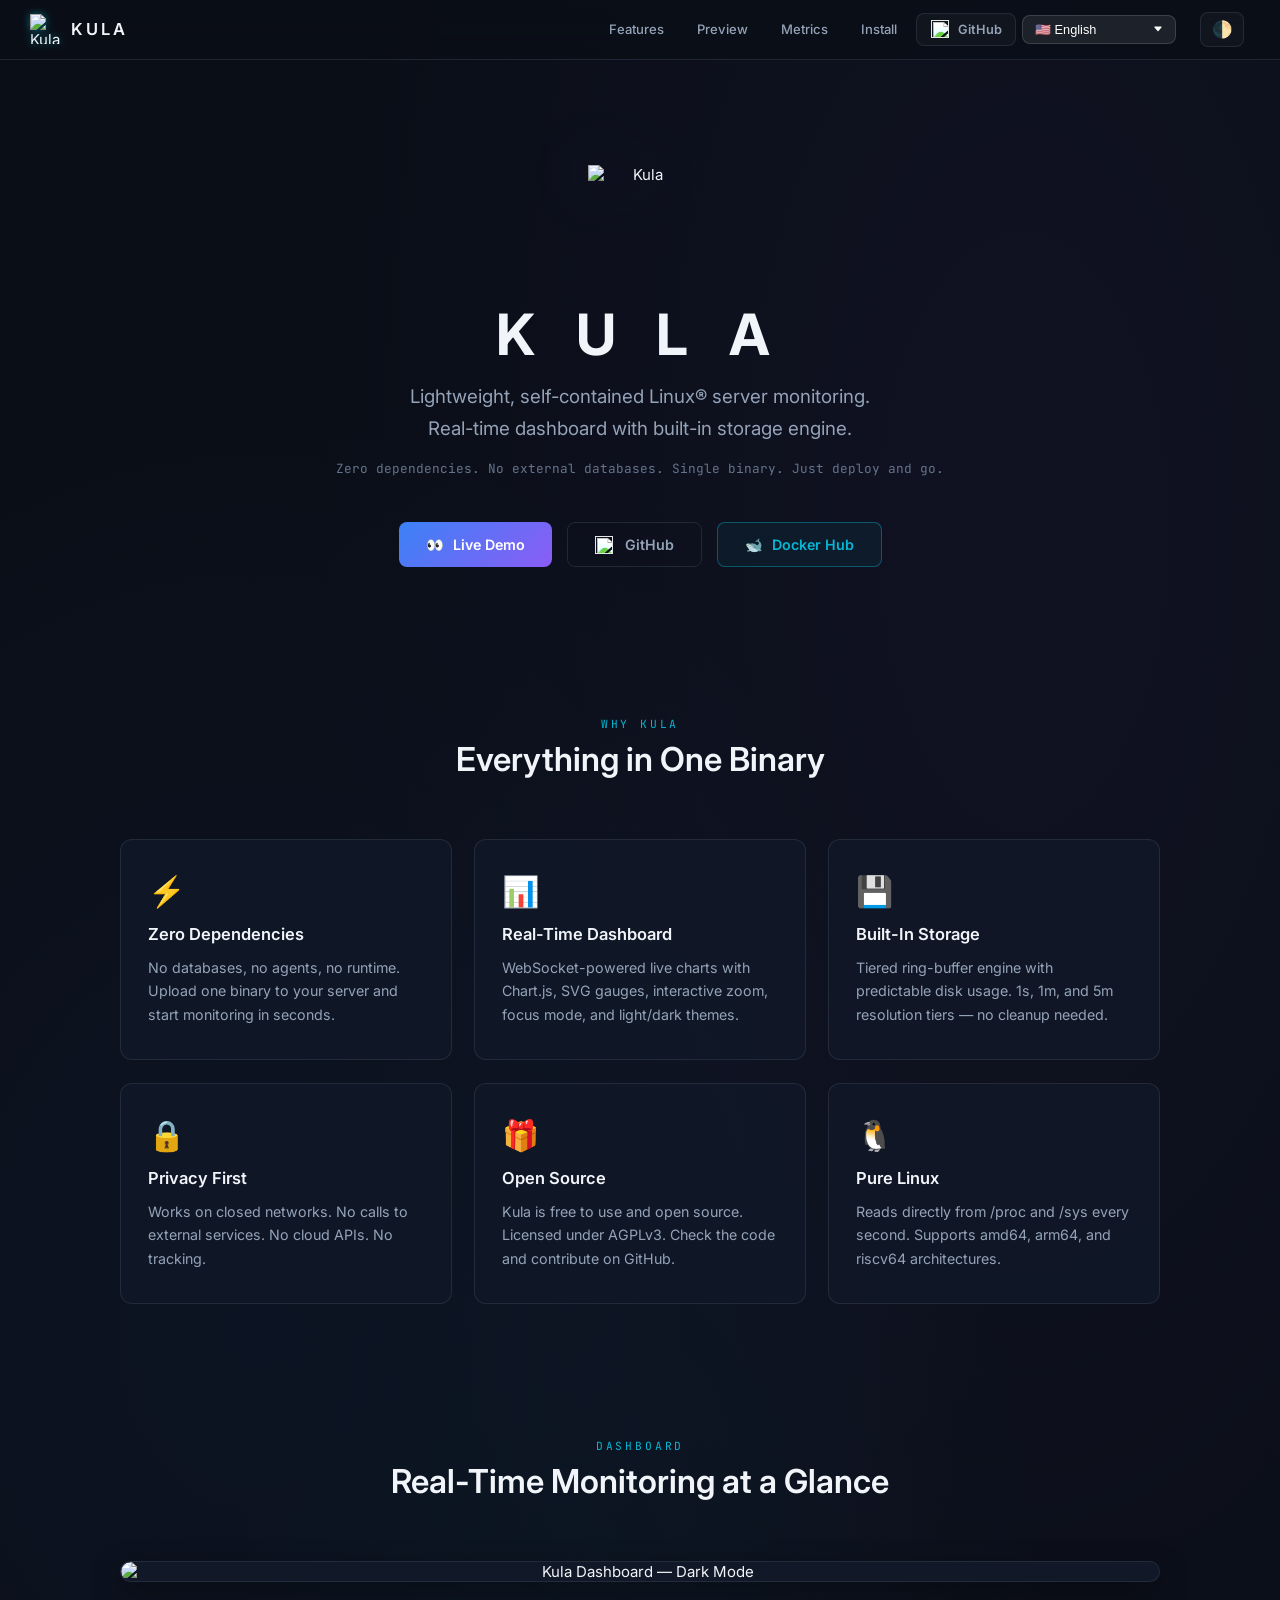
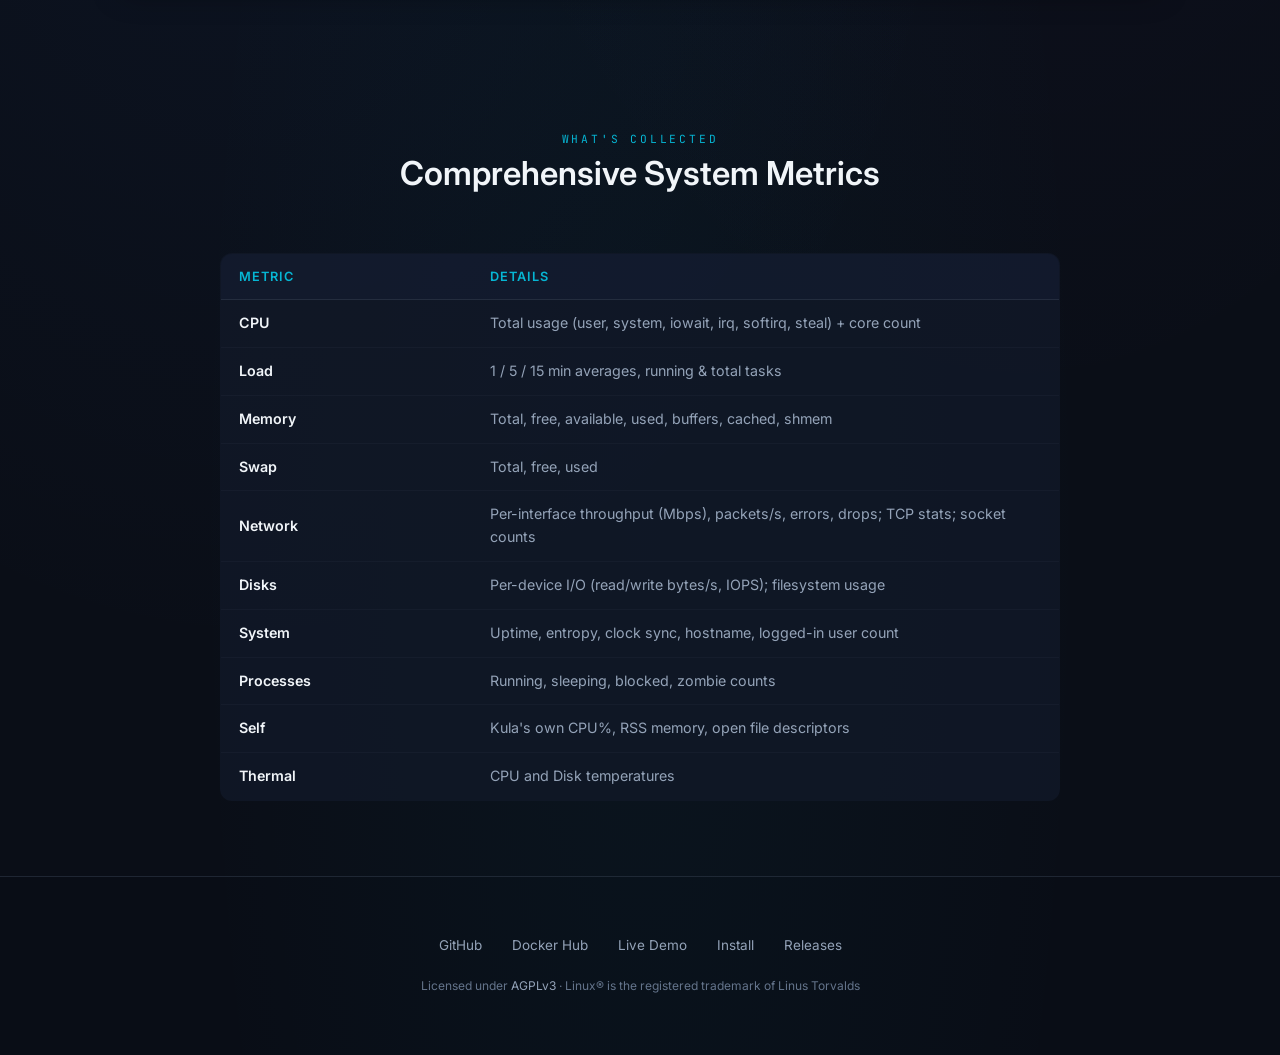
==== landing/index.html @ de273a59 "landing w/ multilingual support" ====
<!DOCTYPE html>
<html lang="en">

<head>
    <meta charset="UTF-8">
    <meta name="viewport" content="width=device-width, initial-scale=1.0">
    <title>Kula — Lightweight Linux Server Monitoring</title>
    <meta name="description"
        content="Zero-dependency, self-contained Linux server monitoring. Single binary, real-time dashboard, built-in storage engine. Just deploy and go.">
    <link rel="icon" href="https://raw.githubusercontent.com/c0m4r/kula/main/internal/web/static/kula.svg">
    <link rel="manifest" href="manifest.json">
    <meta name="theme-color" content="#0a0a0a">
    <link rel="stylesheet" href="style.css">
    <!-- SEO: Multi-language support -->
    <link rel="alternate" hreflang="x-default" href="https://kula.ovh/" />
    <link rel="alternate" hreflang="ar" href="https://kula.ovh/?lang=ar" />
    <link rel="alternate" hreflang="bn" href="https://kula.ovh/?lang=bn" />
    <link rel="alternate" hreflang="cs" href="https://kula.ovh/?lang=cs" />
    <link rel="alternate" hreflang="de" href="https://kula.ovh/?lang=de" />
    <link rel="alternate" hreflang="en" href="https://kula.ovh/?lang=en" />
    <link rel="alternate" hreflang="es" href="https://kula.ovh/?lang=es" />
    <link rel="alternate" hreflang="fr" href="https://kula.ovh/?lang=fr" />
    <link rel="alternate" hreflang="he" href="https://kula.ovh/?lang=he" />
    <link rel="alternate" hreflang="hi" href="https://kula.ovh/?lang=hi" />
    <link rel="alternate" hreflang="id" href="https://kula.ovh/?lang=id" />
    <link rel="alternate" hreflang="it" href="https://kula.ovh/?lang=it" />
    <link rel="alternate" hreflang="ja" href="https://kula.ovh/?lang=ja" />
    <link rel="alternate" hreflang="ko" href="https://kula.ovh/?lang=ko" />
    <link rel="alternate" hreflang="ms" href="https://kula.ovh/?lang=ms" />
    <link rel="alternate" hreflang="nl" href="https://kula.ovh/?lang=nl" />
    <link rel="alternate" hreflang="pl" href="https://kula.ovh/?lang=pl" />
    <link rel="alternate" hreflang="pt" href="https://kula.ovh/?lang=pt" />
    <link rel="alternate" hreflang="ro" href="https://kula.ovh/?lang=ro" />
    <link rel="alternate" hreflang="ru" href="https://kula.ovh/?lang=ru" />
    <link rel="alternate" hreflang="sv" href="https://kula.ovh/?lang=sv" />
    <link rel="alternate" hreflang="th" href="https://kula.ovh/?lang=th" />
    <link rel="alternate" hreflang="tr" href="https://kula.ovh/?lang=tr" />
    <link rel="alternate" hreflang="uk" href="https://kula.ovh/?lang=uk" />
    <link rel="alternate" hreflang="ur" href="https://kula.ovh/?lang=ur" />
    <link rel="alternate" hreflang="vi" href="https://kula.ovh/?lang=vi" />
    <link rel="alternate" hreflang="zh" href="https://kula.ovh/?lang=zh" />
    <style>
        /* Language Switcher Styles */
        .language-switcher {
            position: relative;
            display: inline-flex;
            align-items: center;
            margin-right: 12px;
        }

        .lang-select {
            background-color: rgba(255, 255, 255, 0.08);
            border: 1px solid rgba(255, 255, 255, 0.15);
            color: #fff;
            padding: 6px 12px;
            padding-right: 32px;
            border-radius: 8px;
            cursor: pointer;
            font-size: 0.85rem;
            font-weight: 500;
            outline: none;
            transition: all 0.2s ease;
            appearance: none;
            -webkit-appearance: none;
            -moz-appearance: none;
            background-image: url("data:image/svg+xml,%3Csvg xmlns='http://www.w3.org/2000/svg' width='10' height='10' fill='white' viewBox='0 0 16 16'%3E%3Cpath d='M7.247 11.14 2.451 5.658C1.885 5.013 2.345 4 3.204 4h9.592a1 1 0 0 1 .753 1.659l-4.796 5.48a1 1 0 0 1-1.506 0z'/%3E%3C/svg%3E");
            background-repeat: no-repeat !important;
            background-position: right 12px center !important;
            background-size: 10px 10px !important;
            min-width: 140px;
        }

        @media (max-width: 480px) {
            .lang-select {
                min-width: 90px;
                padding-left: 6px;
                padding-right: 24px;
                background-position: right 6px center !important;
                font-size: 0.8rem;
            }
        }

        .lang-select:hover {
            background-color: rgba(255, 255, 255, 0.12);
            border-color: var(--accent-color);
            box-shadow: 0 0 15px rgba(0, 123, 255, 0.1);
        }

        /* Style options for some browsers */
        .lang-select option {
            background-color: #121212;
            color: #fff;
            padding: 10px;
        }

        .light-mode .lang-select {
            background-color: rgba(0, 0, 0, 0.05);
            border: 1px solid rgba(0, 0, 0, 0.1);
            color: #1a1a1a;
            background-image: url("data:image/svg+xml,%3Csvg xmlns='http://www.w3.org/2000/svg' width='10' height='10' fill='black' viewBox='0 0 16 16'%3E%3Cpath d='M7.247 11.14 2.451 5.658C1.885 5.013 2.345 4 3.204 4h9.592a1 1 0 0 1 .753 1.659l-4.796 5.48a1 1 0 0 1-1.506 0z'/%3E%3C/svg%3E");
        }

        .light-mode .lang-select:hover {
            background-color: rgba(0, 0, 0, 0.08);
        }

        .light-mode .lang-select option {
            background-color: #fff;
            color: #1a1a1a;
        }

        [data-i18n-html] {
            display: inline-block;
            width: 100%;
        }
    </style>
</head>

<body>

    <!-- Navigation -->
    <nav class="nav" id="nav">
        <a href="#" class="nav-brand">
            <img src="https://raw.githubusercontent.com/c0m4r/kula/main/internal/web/static/kula.svg" alt="Kula">
            <span>KULA</span>
        </a>
        <div class="nav-links">
            <a href="#features" data-i18n="nav_features">Features</a>
            <a href="#preview" data-i18n="nav_preview">Preview</a>
            <a href="#metrics" data-i18n="nav_metrics">Metrics</a>
            <a href="https://github.com/c0m4r/kula?tab=readme-ov-file#-installation" data-i18n="nav_install">Install</a>
            <a href="https://github.com/c0m4r/kula" class="github-link" id="github-link">
                <img src="github.svg" alt="" class="github-icon">
                <span data-i18n="nav_github">GitHub</span>
                <span class="stars-badge github-stars-count"></span>
            </a>
            <div class="language-switcher">
                <select id="lang-select" class="lang-select" aria-label="Select Language">
                    <option value="en">🇺🇸 English</option>
                    <option value="ar">🇸🇦 العربية</option>
                    <option value="ms">🇲🇾 Bahasa Melayu</option>
                    <option value="bn">🇧🇩 বাংলা</option>
                    <option value="cs">🇨🇿 Čeština</option>
                    <option value="de">🇩🇪 Deutsch</option>
                    <option value="es">🇪🇸 Español</option>
                    <option value="fr">🇫🇷 Français</option>
                    <option value="he">🇮🇱 עברית</option>
                    <option value="hi">🇮🇳 हिन्दी</option>
                    <option value="id">🇮🇩 Indonesia</option>
                    <option value="it">🇮🇹 Italiano</option>
                    <option value="ja">🇯🇵 日本語</option>
                    <option value="ko">🇰🇷 한국어</option>
                    <option value="nl">🇳🇱 Nederlands</option>
                    <option value="pl">🇵🇱 Polski</option>
                    <option value="pt">🇵🇹 Português</option>
                    <option value="ro">🇷🇴 Română</option>
                    <option value="ru">🇷🇺 Русский</option>
                    <option value="sv">🇸🇪 Svenska</option>
                    <option value="th">🇹🇭 ไทย</option>
                    <option value="tr">🇹🇷 Türkçe</option>
                    <option value="uk">🇺🇦 Українська</option>
                    <option value="ur">🇵🇰 اردو</option>
                    <option value="vi">🇻🇳 Tiếng Việt</option>
                    <option value="zh">🇨🇳 中文</option>
                </select>
            </div>
            <button class="btn-theme-toggle" id="btn-theme" title="Toggle light/dark mode"
                aria-label="Toggle theme">🌓</button>
        </div>
    </nav>

    <!-- Main Content -->
    <main>
        <!-- Hero -->
        <section class="hero" id="hero">
            <img src="https://raw.githubusercontent.com/c0m4r/kula/main/internal/web/static/kula.svg" alt="Kula"
                class="hero-logo">
            <h1>K U L A</h1>
            <p class="hero-tagline" data-i18n-html="hero_tagline">Lightweight, self-contained Linux® server
                monitoring.<br>Real-time dashboard with
                built-in storage engine.</p>
            <p class="hero-sub" data-i18n="hero_sub">Zero dependencies. No external databases. Single binary. Just
                deploy and go.</p>
            <div class="hero-buttons">
                <a href="https://demo.kula.ovh/" class="btn btn-hero"><span role="img" aria-label="eye">👀</span> <span
                        data-i18n="btn_demo">Live
                        Demo</span></a>
                <a href="https://github.com/c0m4r/kula" class="btn btn-outline">
                    <img src="github.svg" alt="" class="github-icon"> <span data-i18n="btn_github">GitHub</span>
                    <span class="stars-badge github-stars-count"></span>
                </a>
                <a href="https://hub.docker.com/r/c0m4r/kula" class="btn btn-docker"><span role="img"
                        aria-label="whale">🐋</span> <span data-i18n="btn_docker">Docker Hub</span></a>
            </div>
        </section>

        <!-- Features -->
        <section class="features fade-up" id="features">
            <div class="section-label" data-i18n="label_why">Why Kula</div>
            <h2 class="section-heading" data-i18n="heading_foundation">Everything in One Binary</h2>
            <div class="features-grid">
                <div class="feature-card">
                    <div class="feature-icon"><span role="img" aria-label="lightning">⚡</span></div>
                    <h3 data-i18n="feature_zero_title">Zero Dependencies</h3>
                    <p data-i18n="feature_zero_desc">No databases, no agents, no runtime. Upload one binary to your
                        server and start monitoring in
                        seconds.</p>
                </div>
                <div class="feature-card">
                    <div class="feature-icon"><span role="img" aria-label="chart">📊</span></div>
                    <h3 data-i18n="feature_dash_title">Real-Time Dashboard</h3>
                    <p data-i18n="feature_dash_desc">WebSocket-powered live charts with Chart.js, SVG gauges,
                        interactive zoom, focus mode, and
                        light/dark
                        themes.</p>
                </div>
                <div class="feature-card">
                    <div class="feature-icon"><span role="img" aria-label="disk">💾</span></div>
                    <h3 data-i18n="feature_storage_title">Built-In Storage</h3>
                    <p data-i18n="feature_storage_desc">Tiered ring-buffer engine with predictable disk usage. 1s, 1m,
                        and 5m resolution tiers — no
                        cleanup
                        needed.</p>
                </div>
                <div class="feature-card">
                    <div class="feature-icon"><span role="img" aria-label="lock">🔒</span></div>
                    <h3 data-i18n="feature_privacy_title">Privacy First</h3>
                    <p data-i18n="feature_privacy_desc">Works on closed networks. No calls to external services. No
                        cloud APIs. No tracking.</p>
                </div>
                <div class="feature-card">
                    <div class="feature-icon"><span role="img" aria-label="gift">🎁</span></div>
                    <h3 data-i18n="feature_open_title">Open Source</h3>
                    <p data-i18n="feature_open_desc">Kula is free to use and open source. Licensed under AGPLv3. Check
                        the code and contribute on
                        GitHub.
                    </p>
                </div>
                <div class="feature-card">
                    <div class="feature-icon"><span role="img" aria-label="penguin">🐧</span></div>
                    <h3 data-i18n="feature_linux_title">Pure Linux</h3>
                    <p data-i18n="feature_linux_desc">Reads directly from /proc and /sys every second. Supports amd64,
                        arm64, and riscv64
                        architectures.
                    </p>
                </div>
            </div>
        </section>

        <!-- Dashboard Preview -->
        <section class="preview fade-up" id="preview">
            <div class="section-label" data-i18n="label_dashboard">Dashboard</div>
            <h2 class="section-heading" data-i18n="heading_preview">Real-Time Monitoring at a Glance</h2>
            <div class="preview-frame">
                <img src="https://github.com/user-attachments/assets/d50e5653-0e84-4374-9ded-4d8e9f8eedd2"
                    alt="Kula Dashboard — Dark Mode" loading="lazy" class="preview-dark" id="preview-dark">
                <img src="https://github.com/user-attachments/assets/771b3e95-8713-44d2-8309-cd9e1f722a7e"
                    alt="Kula Dashboard — Light Mode" loading="lazy" class="preview-light hidden" id="preview-light">
            </div>
        </section>

        <!-- Metrics -->
        <section class="metrics fade-up" id="metrics">
            <div class="section-label" data-i18n="label_collected">What's Collected</div>
            <h2 class="section-heading" data-i18n="heading_metrics">Comprehensive System Metrics</h2>
            <table class="metrics-table">
                <thead>
                    <tr>
                        <th data-i18n="table_metric">Metric</th>
                        <th data-i18n="table_details">Details</th>
                    </tr>
                </thead>
                <tbody>
                    <tr>
                        <td data-i18n="metric_cpu">CPU</td>
                        <td data-i18n="metric_cpu_details">Total usage (user, system, iowait, irq, softirq, steal) +
                            core count</td>
                    </tr>
                    <tr>
                        <td data-i18n="metric_load">Load</td>
                        <td data-i18n="metric_load_details">1 / 5 / 15 min averages, running & total tasks</td>
                    </tr>
                    <tr>
                        <td data-i18n="metric_memory">Memory</td>
                        <td data-i18n="metric_memory_details">Total, free, available, used, buffers, cached, shmem</td>
                    </tr>
                    <tr>
                        <td data-i18n="metric_swap">Swap</td>
                        <td data-i18n="metric_swap_details">Total, free, used</td>
                    </tr>
                    <tr>
                        <td data-i18n="metric_network">Network</td>
                        <td data-i18n="metric_network_details">Per-interface throughput (Mbps), packets/s, errors,
                            drops; TCP stats; socket counts</td>
                    </tr>
                    <tr>
                        <td data-i18n="metric_disks">Disks</td>
                        <td data-i18n="metric_disks_details">Per-device I/O (read/write bytes/s, IOPS); filesystem usage
                        </td>
                    </tr>
                    <tr>
                        <td data-i18n="metric_system">System</td>
                        <td data-i18n="metric_system_details">Uptime, entropy, clock sync, hostname, logged-in user
                            count</td>
                    </tr>
                    <tr>
                        <td data-i18n="metric_processes">Processes</td>
                        <td data-i18n="metric_processes_details">Running, sleeping, blocked, zombie counts</td>
                    </tr>
                    <tr>
                        <td data-i18n="metric_self">Self</td>
                        <td data-i18n="metric_self_details">Kula's own CPU%, RSS memory, open file descriptors</td>
                    </tr>
                    <tr>
                        <td data-i18n="metric_thermal">Thermal</td>
                        <td data-i18n="metric_thermal_details">CPU and Disk temperatures</td>
                    </tr>
                </tbody>
            </table>
        </section>
    </main>

    <!-- Footer -->
    <footer class="footer">
        <div class="footer-links">
            <a href="https://github.com/c0m4r/kula" data-i18n="nav_github">GitHub</a>
            <a href="https://hub.docker.com/r/c0m4r/kula" data-i18n="btn_docker">Docker Hub</a>
            <a href="https://demo.kula.ovh/" data-i18n="btn_demo">Live Demo</a>
            <a href="https://github.com/c0m4r/kula?tab=readme-ov-file#-installation" data-i18n="nav_install">Install</a>
            <a href="https://github.com/c0m4r/kula/releases" data-i18n="footer_releases">Releases</a>
        </div>
        <div class="footer-copy" data-i18n-html="footer_copy">
            Licensed under <a href="https://www.gnu.org/licenses/agpl-3.0">AGPLv3</a> ·
            Linux® is the registered trademark of Linus Torvalds
        </div>
    </footer>

    <script src="landing.js"></script>
</body>

</html>
---- landing/style.css ----
/* ============================================================
   Kula Landing Page
   Extends the dashboard's dark glassmorphism design system
   ============================================================ */

@import url('https://fonts.googleapis.com/css2?family=Inter:wght@300;400;500;600;700&family=JetBrains+Mono:wght@400;500&display=swap');

:root {
    --bg-primary: #0a0e17;
    --bg-secondary: #111827;
    --bg-card: rgba(17, 24, 39, 0.85);
    --bg-card-hover: rgba(17, 24, 39, 0.95);
    --border-color: rgba(55, 65, 81, 0.5);
    --border-glow: rgba(59, 130, 246, 0.3);
    --text-primary: #f1f5f9;
    --text-secondary: #94a3b8;
    --text-muted: #64748b;
    --accent-blue: #3b82f6;
    --accent-cyan: #06b6d4;
    --accent-green: #10b981;
    --accent-yellow: #f59e0b;
    --accent-orange: #f97316;
    --accent-red: #ef4444;
    --accent-purple: #8b5cf6;
    --accent-pink: #ec4899;
    --shadow-lg: 0 10px 30px rgba(0, 0, 0, 0.4);
    --shadow-glow: 0 0 20px rgba(59, 130, 246, 0.1);
    --radius: 12px;
    --radius-sm: 8px;
    --font-sans: 'Inter', -apple-system, BlinkMacSystemFont, sans-serif;
    --font-mono: 'JetBrains Mono', 'Fira Code', monospace;
}

body.light-mode {
    --bg-primary: #f8fafc;
    --bg-secondary: #f1f5f9;
    --bg-card: rgba(255, 255, 255, 0.82);
    --bg-card-hover: rgba(255, 255, 255, 0.95);
    --border-color: rgba(203, 213, 225, 0.8);
    --border-glow: rgba(59, 130, 246, 0.2);
    --text-primary: #1e293b;
    --text-secondary: #475569;
    --text-muted: #64748b;
    --shadow-lg: 0 10px 25px rgba(0, 0, 0, 0.05);
    --shadow-glow: 0 0 15px rgba(59, 130, 246, 0.05);
}

*,
*::before,
*::after {
    margin: 0;
    padding: 0;
    box-sizing: border-box;
}

html {
    font-size: 15px;
    scroll-behavior: smooth;
}

body {
    font-family: var(--font-sans);
    background: var(--bg-primary);
    color: var(--text-primary);
    min-height: 100vh;
    overflow-x: hidden;
    transition: background-color 0.3s, color 0.3s;
    background-image:
        radial-gradient(ellipse at 20% 50%, rgba(59, 130, 246, 0.05) 0%, transparent 50%),
        radial-gradient(ellipse at 80% 20%, rgba(139, 92, 246, 0.05) 0%, transparent 50%),
        radial-gradient(ellipse at 50% 80%, rgba(6, 182, 212, 0.04) 0%, transparent 50%);
}

.hidden {
    display: none !important;
}

/* ---- Scrollbar ---- */
::-webkit-scrollbar {
    width: 6px;
}

::-webkit-scrollbar-track {
    background: var(--bg-primary);
}

::-webkit-scrollbar-thumb {
    background: var(--border-color);
    border-radius: 3px;
}

/* ---- Animations ---- */
@keyframes float {

    0%,
    100% {
        transform: translateY(0);
    }

    50% {
        transform: translateY(-10px);
    }
}

@keyframes pulse-glow {

    0%,
    100% {
        box-shadow: 0 0 20px rgba(6, 182, 212, 0.15);
    }

    50% {
        box-shadow: 0 0 40px rgba(6, 182, 212, 0.3), 0 0 80px rgba(139, 92, 246, 0.1);
    }
}

.fade-up {
    opacity: 0;
    transform: translateY(28px);
    transition: opacity 0.7s ease, transform 0.7s ease;
}

.fade-up.visible {
    opacity: 1;
    transform: translateY(0);
}

/* ---- Nav ---- */
.nav {
    position: fixed;
    top: 0;
    left: 0;
    right: 0;
    z-index: 100;
    display: flex;
    justify-content: space-between;
    align-items: center;
    padding: 0.8rem 2rem;
    background: rgba(10, 14, 23, 0.8);
    backdrop-filter: blur(14px);
    border-bottom: 1px solid var(--border-color);
    transition: background 0.3s, border-color 0.3s;
    flex-wrap: nowrap;
}

@media (max-width: 480px) {
    .nav {
        flex-wrap: wrap;
        justify-content: center;
        gap: 0.5rem;
        padding: 0.6rem 0.5rem;
    }
}

body.light-mode .nav {
    background: rgba(248, 250, 252, 0.85);
}

.nav-brand {
    display: flex;
    align-items: center;
    gap: 0.7rem;
    text-decoration: none;
    color: inherit;
}

.nav-brand img {
    width: 2rem;
    height: 2rem;
    filter: drop-shadow(0 0 4px rgba(0, 245, 255, 0.4));
}

.nav-brand span {
    font-weight: 600;
    letter-spacing: 0.2em;
    font-size: 1.1rem;
}

.nav-links {
    display: flex;
    align-items: center;
    gap: 0.4rem;
}

@media (max-width: 480px) {
    .nav-links {
        gap: 0.25rem;
    }
}

.nav-links a:not(.btn-primary):not(.github-link) {
    color: var(--text-secondary);
    text-decoration: none;
    font-size: 0.87rem;
    font-weight: 500;
    padding: 0.4rem 0.9rem;
    border-radius: var(--radius-sm);
    transition: all 0.2s;
}

.nav-links a:not(.btn-primary):not(.github-link):hover {
    color: var(--accent-cyan);
    background: rgba(6, 182, 212, 0.08);
}

.github-link {
    display: flex;
    align-items: center;
    gap: 0.6rem;
    text-decoration: none;
    color: var(--text-secondary);
    padding: 0.45rem 0.9rem;
    border: 1px solid var(--border-color);
    border-radius: var(--radius-sm);
    font-size: 0.85rem;
    font-weight: 600;
    transition: all 0.2s cubic-bezier(0.4, 0, 0.2, 1);
    background: rgba(255, 255, 255, 0.03);
}

.github-link:hover {
    border-color: var(--accent-blue);
    color: var(--text-primary);
    background: rgba(59, 130, 246, 0.08);
    transform: translateY(-1px);
    box-shadow: 0 4px 12px rgba(0, 0, 0, 0.1);
}

.github-icon {
    width: 1.2rem;
    height: 1.2rem;
    object-fit: contain;
    transition: transform 0.2s;
}

.github-link:hover .github-icon {
    transform: scale(1.1);
}

body:not(.light-mode) .github-icon {
    filter: brightness(1.2);
}

body.light-mode .github-icon {
    filter: invert(1) brightness(0.2);
}

.stars-badge {
    padding: 0.15rem 0.5rem;
    background: rgba(59, 130, 246, 0.12);
    border: 1px solid rgba(59, 130, 246, 0.25);
    border-radius: 100px;
    font-size: 0.75rem;
    font-family: var(--font-mono);
    color: var(--accent-cyan);
    margin-left: 0.2rem;
    white-space: nowrap;
}

.btn .stars-badge {
    background: rgba(255, 255, 255, 0.1);
    border-color: rgba(255, 255, 255, 0.2);
    color: inherit;
    opacity: 0.8;
}

body.light-mode .btn-outline .stars-badge {
    background: rgba(0, 0, 0, 0.05);
    border-color: rgba(0, 0, 0, 0.1);
}

.btn-theme-toggle {
    background: rgba(255, 255, 255, 0.03);
    border: 1px solid var(--border-color);
    border-radius: var(--radius-sm);
    color: var(--text-secondary);
    padding: 0.45rem 0.7rem;
    cursor: pointer;
    font-size: 1.1rem;
    transition: all 0.2s;
    margin: 0 0.4rem;
    display: flex;
    align-items: center;
    justify-content: center;
    flex-shrink: 0;
}

@media (max-width: 480px) {
    .btn-theme-toggle {
        padding: 0.45rem 0.5rem;
        margin: 0 0.2rem;
        font-size: 1rem;
    }
}

.btn-theme-toggle:hover {
    border-color: var(--accent-blue);
    color: var(--text-primary);
    background: rgba(59, 130, 246, 0.08);
    transform: translateY(-1px);
}


.nav-links .btn-primary {
    background: linear-gradient(135deg, var(--accent-blue), var(--accent-purple));
    color: #fff;
    border: none;
    font-weight: 600;
    text-decoration: none;
    padding: 0.55rem 1.2rem;
    border-radius: var(--radius-sm);
    font-size: 0.87rem;
    transition: all 0.2s;
}

.nav-links .btn-primary:hover {
    transform: translateY(-1px);
    box-shadow: 0 4px 20px rgba(59, 130, 246, 0.35);
}

/* ---- Hero ---- */
.hero {
    display: flex;
    flex-direction: column;
    align-items: center;
    justify-content: center;
    text-align: center;
    padding: 11rem 2rem 6rem;
    position: relative;
}

.hero-logo {
    width: 7rem;
    height: 7rem;
    margin-bottom: 2rem;
    filter: drop-shadow(0 0 30px rgba(139, 92, 246, 0.35));
    animation: float 5s ease-in-out infinite;
}

.hero h1 {
    font-size: 3.8rem;
    font-weight: 700;
    letter-spacing: 0.25em;
    margin-bottom: 0.8rem;
}

.hero h1 .accent {
    color: var(--accent-cyan);
}

.hero-tagline {
    font-size: 1.25rem;
    color: var(--text-secondary);
    max-width: 600px;
    line-height: 1.7;
    margin-bottom: 1rem;
}

.hero-sub {
    font-family: var(--font-mono);
    font-size: 0.85rem;
    color: var(--text-muted);
    margin-bottom: 3rem;
}

.hero-buttons {
    display: flex;
    gap: 1rem;
    flex-wrap: wrap;
    justify-content: center;
}

.btn {
    display: inline-flex;
    align-items: center;
    gap: 0.6rem;
    padding: 0.85rem 1.8rem;
    border-radius: var(--radius-sm);
    font-weight: 600;
    font-size: 0.95rem;
    text-decoration: none;
    border: 1px solid var(--border-color);
    transition: all 0.25s;
    cursor: pointer;
}

.btn-hero {
    background: linear-gradient(135deg, var(--accent-blue), var(--accent-purple));
    color: #fff;
    border: none;
}

.btn-hero:hover {
    transform: translateY(-2px);
    box-shadow: 0 6px 30px rgba(59, 130, 246, 0.35);
}

.btn-outline {
    background: transparent;
    color: var(--text-secondary);
}

.btn-outline:hover {
    border-color: var(--accent-cyan);
    color: var(--accent-cyan);
    background: rgba(6, 182, 212, 0.05);
}

.btn-outline .github-icon {
    margin-right: 0.2rem;
}

.btn-docker {
    border-color: rgba(6, 182, 212, 0.4);
    color: var(--accent-cyan);
    background: rgba(6, 182, 212, 0.06);
}

.btn-docker:hover {
    background: rgba(6, 182, 212, 0.14);
    box-shadow: 0 0 20px rgba(6, 182, 212, 0.15);
}

/* ---- Features ---- */
.features {
    padding: 4rem 2rem;
    max-width: 1100px;
    margin: 0 auto;
}

.section-label {
    text-align: center;
    font-family: var(--font-mono);
    font-size: 0.75rem;
    color: var(--accent-cyan);
    letter-spacing: 0.25em;
    text-transform: uppercase;
    margin-bottom: 0.5rem;
}

.section-heading {
    text-align: center;
    font-size: 2.2rem;
    font-weight: 600;
    margin-bottom: 4rem;
}

.features-grid {
    display: grid;
    grid-template-columns: repeat(3, 1fr);
    gap: 1.5rem;
}

.feature-card {
    background: var(--bg-card);
    border: 1px solid var(--border-color);
    border-radius: var(--radius);
    padding: 2.2rem 1.8rem;
    transition: all 0.3s ease;
}

.feature-card:hover {
    border-color: var(--border-glow);
    box-shadow: var(--shadow-glow);
    transform: translateY(-5px);
    background: var(--bg-card-hover);
}

.feature-icon {
    font-size: 2rem;
    margin-bottom: 1rem;
}

.feature-card h3 {
    font-size: 1.1rem;
    font-weight: 600;
    margin-bottom: 0.8rem;
}

.feature-card p {
    font-size: 0.95rem;
    color: var(--text-secondary);
    line-height: 1.65;
}

/* ---- Dashboard Preview ---- */
.preview {
    padding: 5rem 2rem;
    max-width: 1100px;
    margin: 0 auto;
    text-align: center;
}

.preview-frame {
    border: 1px solid var(--border-color);
    border-radius: var(--radius);
    overflow: hidden;
    box-shadow: var(--shadow-lg);
    transition: border-color 0.3s;
    background: var(--bg-secondary);
}

.preview-frame img {
    width: 100%;
    height: auto;
    display: block;
    border-radius: var(--radius);
}

body.light-mode .preview-frame {
    border-color: rgba(0, 0, 0, 0.1);
}

/* ---- Metrics Table ---- */
.metrics {
    padding: 5rem 2rem;
    max-width: 900px;
    margin: 0 auto;
}

.metrics-table {
    width: 100%;
    border-collapse: collapse;
    font-size: 0.95rem;
    background: var(--bg-card);
    border-radius: var(--radius);
    overflow: hidden;
    border: 1px solid var(--border-color);
}

.metrics-table th {
    text-align: left;
    padding: 1rem 1.2rem;
    font-weight: 600;
    font-size: 0.85rem;
    color: var(--accent-cyan);
    letter-spacing: 0.08em;
    text-transform: uppercase;
    border-bottom: 1px solid var(--border-color);
    background: rgba(59, 130, 246, 0.03);
}

.metrics-table td {
    padding: 0.8rem 1.2rem;
    border-bottom: 1px solid rgba(55, 65, 81, 0.15);
    color: var(--text-secondary);
    line-height: 1.6;
}

.metrics-table td:first-child {
    font-weight: 600;
    color: var(--text-primary);
    white-space: nowrap;
    width: 30%;
}

.metrics-table tr:last-child td {
    border-bottom: none;
}

.metrics-table tr:hover td {
    background: rgba(59, 130, 246, 0.04);
}

/* ---- Install Section ---- */
.install {
    padding: 6rem 1rem;
    max-width: 1100px;
    margin: 0 auto;
}

.install-tabs {
    display: flex;
    gap: 0.5rem;
    margin-bottom: 0;
    flex-wrap: wrap;
    justify-content: center;
    position: relative;
    z-index: 2;
}

.install-tab {
    padding: 0.8rem 2.2rem;
    border: 1px solid var(--border-color);
    border-bottom: none;
    border-radius: var(--radius-sm) var(--radius-sm) 0 0;
    background: rgba(17, 24, 39, 0.4);
    color: var(--text-muted);
    font-family: var(--font-mono);
    font-size: 0.85rem;
    font-weight: 600;
    cursor: pointer;
    transition: all 0.2s ease;
    backdrop-filter: blur(4px);
}

body.light-mode .install-tab {
    background: rgba(255, 255, 255, 0.4);
}

.install-tab:hover {
    color: var(--text-primary);
    background: rgba(59, 130, 246, 0.1);
}

.install-tab.active {
    background: var(--bg-card);
    color: var(--accent-cyan);
    border-color: var(--accent-cyan);
    border-width: 1px 1px 0 1px;
    padding-bottom: 0.9rem;
    margin-bottom: -1px;
    z-index: 10;
    box-shadow: 0 -4px 15px rgba(6, 182, 212, 0.1);
}

.install-panel {
    display: none;
    background: var(--bg-card);
    border: 1px solid var(--border-color);
    border-radius: var(--radius);
    padding: 3rem;
    box-shadow: var(--shadow-lg);
    transition: border-color 0.3s;
    position: relative;
    z-index: 1;
}

.install-panel.active {
    display: block;
}

/* Connect tab to panel */
.install-tabs+.install-panel {
    border-top-left-radius: 0;
}

.install-panel>p {
    font-size: 1.05rem;
    color: var(--text-secondary);
    margin-bottom: 2.5rem;
    line-height: 1.6;
    text-align: center;
    max-width: 700px;
    margin-left: auto;
    margin-right: auto;
}

.install-step {
    display: flex;
    align-items: flex-start;
    gap: 1.5rem;
    margin-bottom: 2.5rem;
}

.install-step:last-child {
    margin-bottom: 0;
}

.step-num {
    flex-shrink: 0;
    width: 2.2rem;
    height: 2.2rem;
    background: rgba(59, 130, 246, 0.1);
    border: 1px solid var(--accent-blue);
    border-radius: 50%;
    display: flex;
    align-items: center;
    justify-content: center;
    font-size: 0.9rem;
    font-weight: 700;
    color: var(--accent-blue);
    margin-top: 0.2rem;
    box-shadow: 0 0 10px rgba(59, 130, 246, 0.1);
}

.step-content {
    flex: 1;
}

.step-content p {
    margin-bottom: 1rem;
    font-size: 1rem;
    color: var(--text-primary);
    font-weight: 500;
}

pre {
    background: #05080f;
    border: 1px solid rgba(59, 130, 246, 0.2);
    border-radius: var(--radius-sm);
    padding: 1.2rem 1.5rem;
    overflow-x: auto;
    font-family: var(--font-mono);
    font-size: 0.9rem;
    color: var(--accent-cyan);
    line-height: 1.8;
    position: relative;
    box-shadow: inset 0 2px 10px rgba(0, 0, 0, 0.5);
}

body.light-mode pre {
    background: #f1f5f9;
    border-color: rgba(0, 0, 0, 0.05);
    box-shadow: inset 0 2px 5px rgba(0, 0, 0, 0.02);
}

pre code {
    display: block;
    padding-right: 4rem;
    text-wrap: wrap;
}

.copy-btn {
    position: absolute;
    top: 0.8rem;
    right: 0.8rem;
    background: rgba(17, 24, 39, 0.6);
    border: 1px solid var(--border-color);
    border-radius: 6px;
    color: var(--text-secondary);
    padding: 0.35rem 0.8rem;
    font-size: 0.75rem;
    cursor: pointer;
    transition: all 0.2s;
    font-family: var(--font-sans);
    font-weight: 600;
    text-transform: uppercase;
    z-index: 5;
    backdrop-filter: blur(4px);
}

.copy-btn:hover {
    color: var(--text-primary);
    border-color: var(--accent-cyan);
    background: var(--bg-card-hover);
}

.install-more {
    text-align: center;
    margin-top: 3.5rem;
    font-size: 1.05rem;
    color: var(--text-secondary);
    padding: 2rem;
    border: 1px dashed var(--border-color);
    border-radius: var(--radius);
}

.install-more a {
    color: var(--accent-cyan);
    text-decoration: none;
    font-weight: 600;
    padding: 0.2rem 0.5rem;
    border-radius: 4px;
    background: rgba(6, 182, 212, 0.05);
    transition: all 0.2s;
}

.install-more a:hover {
    background: rgba(6, 182, 212, 0.12);
    color: var(--accent-blue);
}

/* ---- Footer ---- */
.footer {
    text-align: center;
    padding: 4rem 2rem;
    border-top: 1px solid var(--border-color);
    font-size: 0.9rem;
    color: var(--text-muted);
    background: rgba(0, 0, 0, 0.05);
}

.footer a {
    color: var(--text-secondary);
    text-decoration: none;
    transition: color 0.15s;
}

.footer a:hover {
    color: var(--accent-cyan);
}

.footer-links {
    display: flex;
    justify-content: center;
    gap: 2rem;
    margin-bottom: 1.5rem;
    flex-wrap: wrap;
}

.footer-copy {
    font-size: 0.8rem;
    line-height: 1.6;
}

/* ---- Responsive ---- */
@media (max-width: 900px) {
    .features-grid {
        grid-template-columns: repeat(2, 1fr);
    }

    .hero h1 {
        font-size: 3rem;
    }

    .hero {
        padding: 9rem 1.5rem 4rem;
    }
}

@media (max-width: 650px) {
    .features-grid {
        grid-template-columns: 1fr;
    }

    .hero h1 {
        font-size: 2.4rem;
        letter-spacing: 0.15em;
    }

    .nav {
        padding: 0.7rem 1rem;
    }

    .nav-links a:not(.btn-primary):not(.github-link) {
        display: none;
    }

    .nav-brand span {
        font-size: 0.95rem;
    }

    @media (max-width: 480px) {

        .nav-brand,
        .github-link {
            display: none;
        }

        .nav-links {
            width: 100%;
            justify-content: center;
            gap: 0.25rem;
        }
    }

    @media (max-width: 380px) {
        .nav-links {
            width: auto;
        }
    }

    .install-tab {
        padding: 0.5rem 1rem;
        font-size: 0.75rem;
    }

    .github-link {
        padding: 0.45rem 0.6rem;
    }

    .github-link span:not(.stars-badge) {
        display: none;
    }

    .stars-badge {
        margin-left: 0;
    }

    .metrics-table td:first-child {
        width: auto;
    }
}
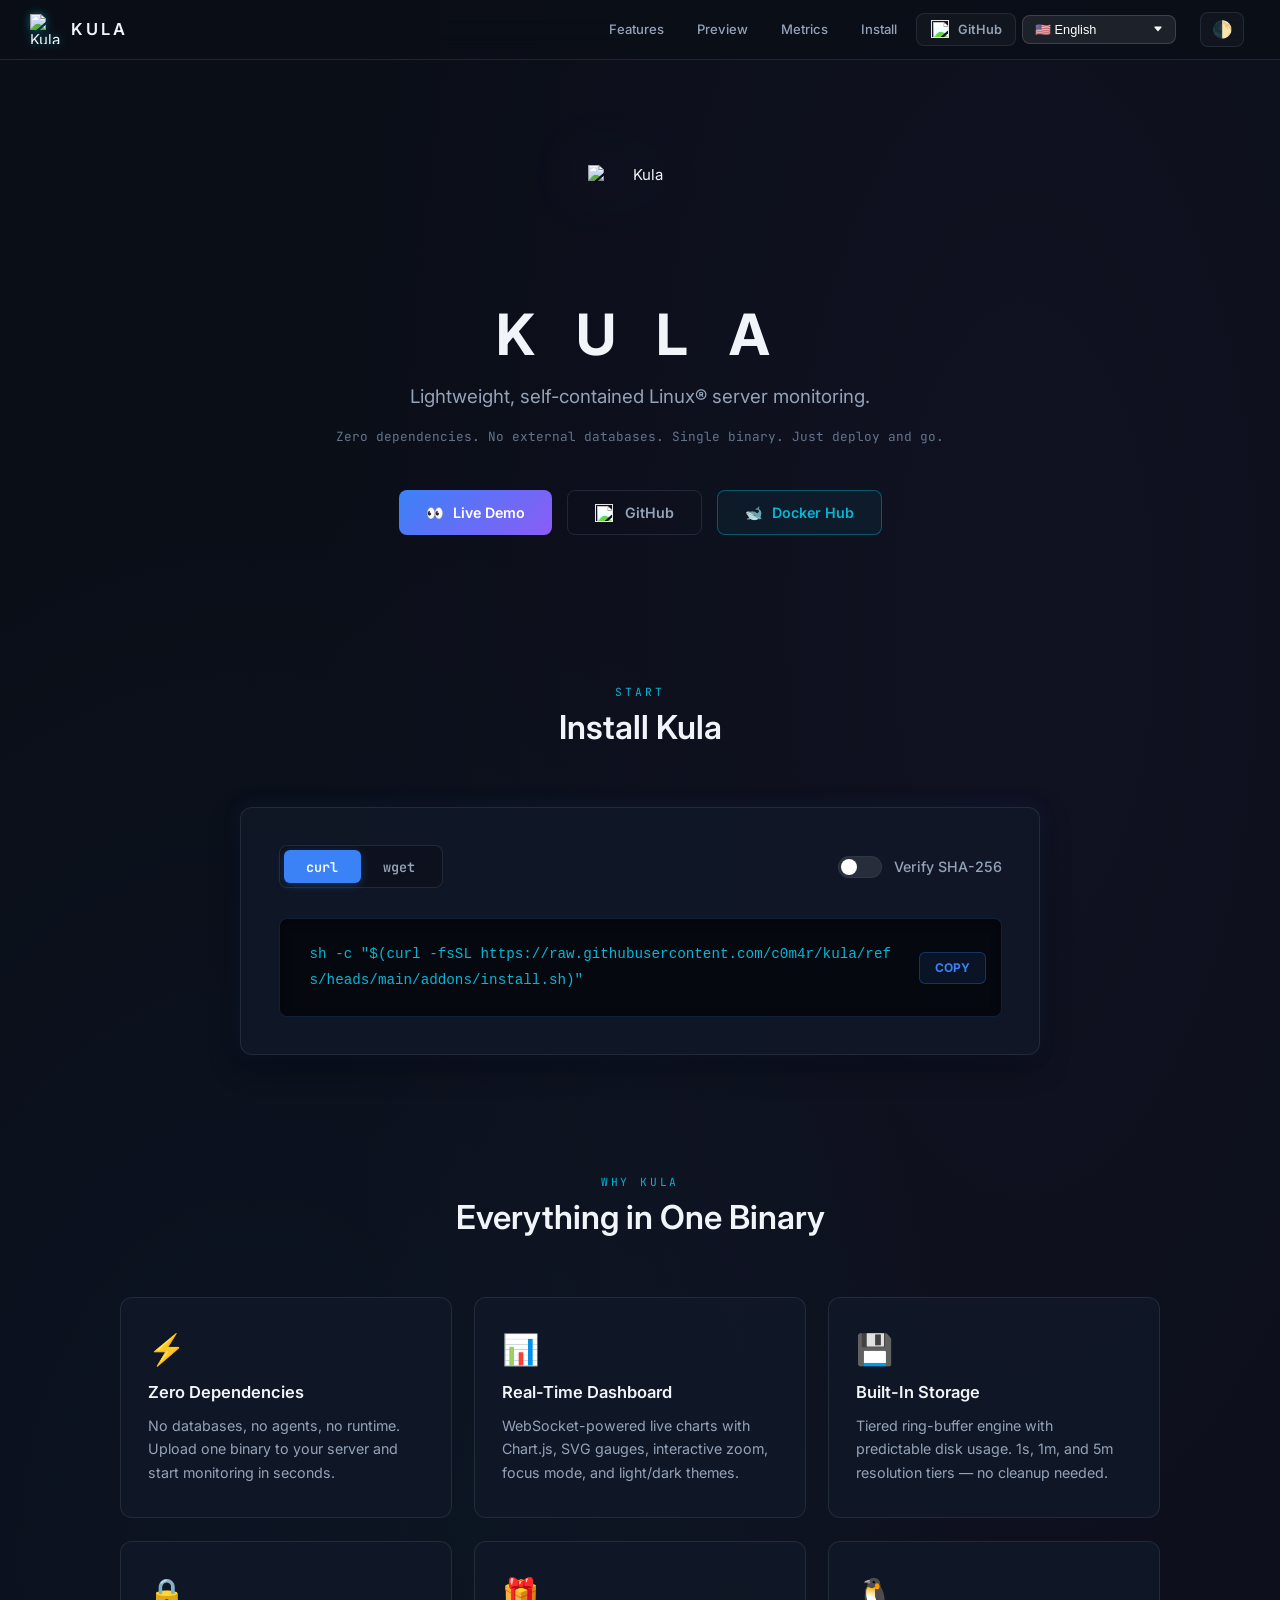
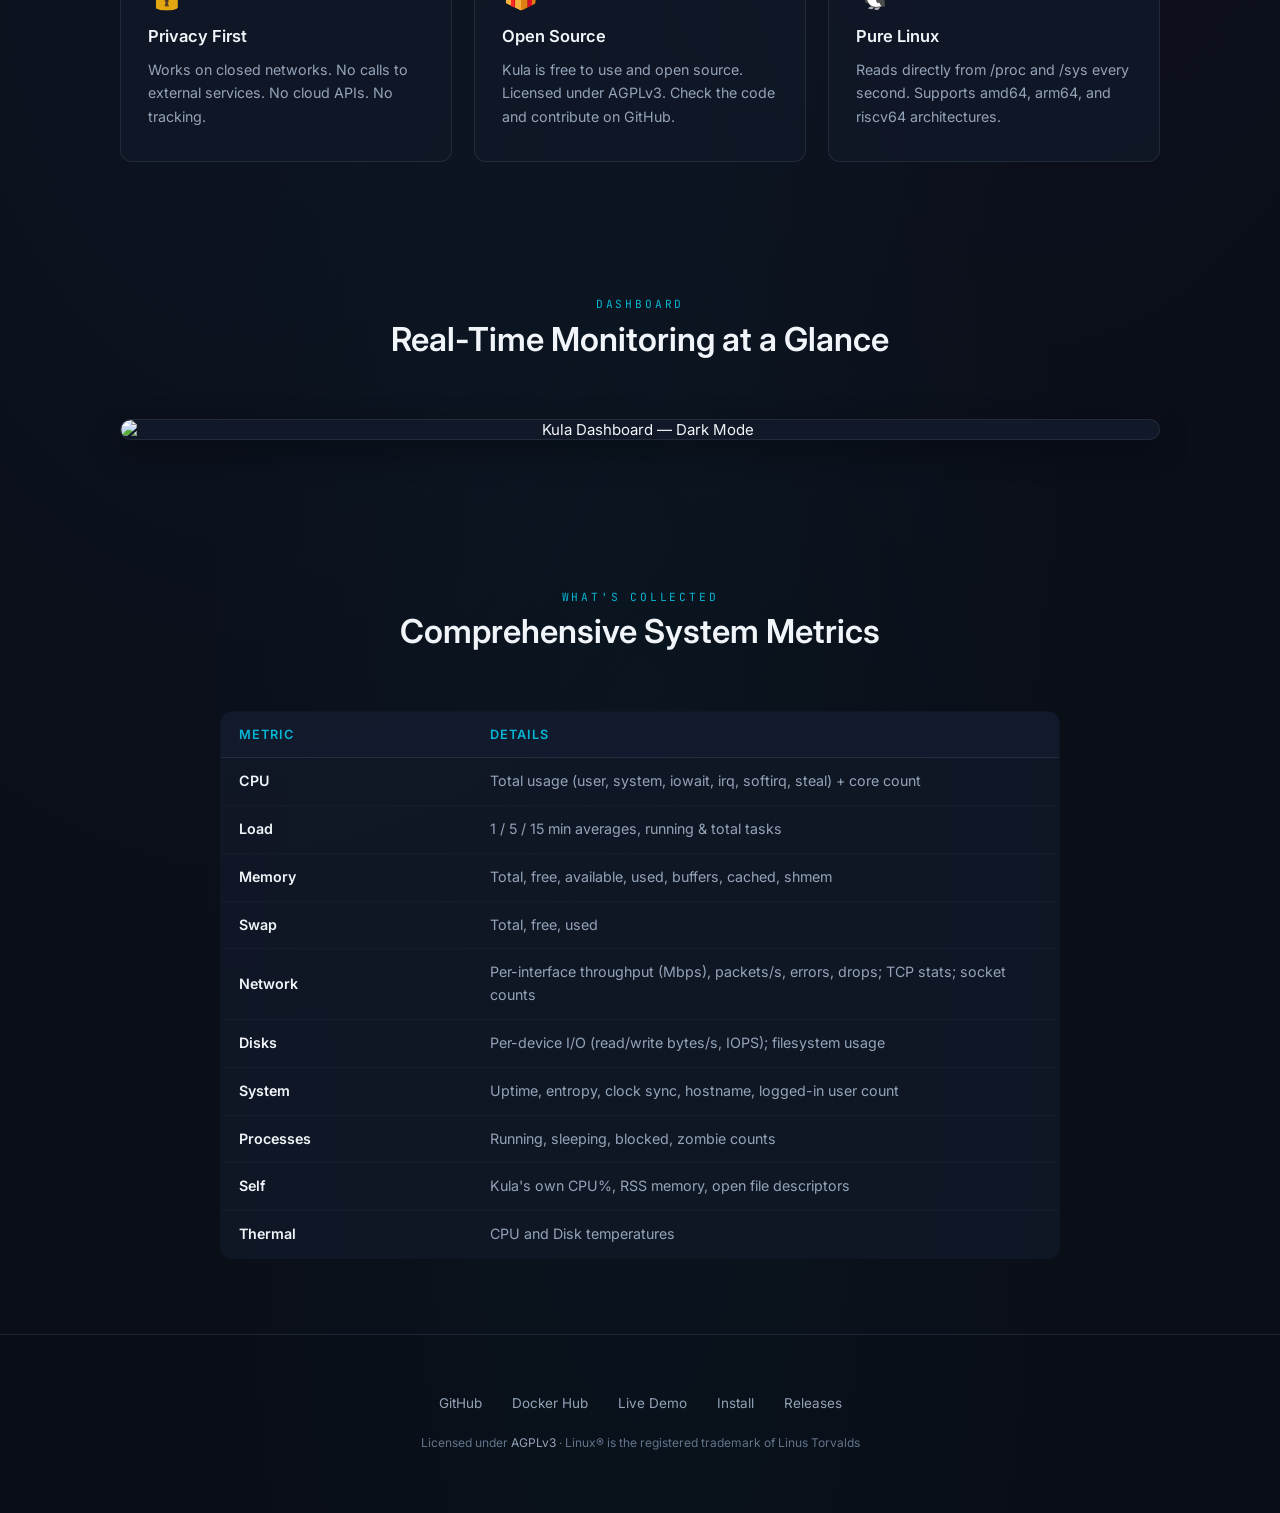
==== commit bba5573c: "update landing with install oneliners" ====
--- a/landing/index.html
+++ b/landing/index.html
@@ -4,8 +4,8 @@
 <head>
     <meta charset="UTF-8">
     <meta name="viewport" content="width=device-width, initial-scale=1.0">
-    <title>Kula — Lightweight Linux Server Monitoring</title>
-    <meta name="description"
+    <title data-i18n="seo_title">Kula — Lightweight Linux Server Monitoring</title>
+    <meta name="description" id="meta-desc" data-i18n-meta="seo_description"
         content="Zero-dependency, self-contained Linux server monitoring. Single binary, real-time dashboard, built-in storage engine. Just deploy and go.">
     <link rel="icon" href="https://raw.githubusercontent.com/c0m4r/kula/main/internal/web/static/kula.svg">
     <link rel="manifest" href="manifest.json">
@@ -39,81 +39,7 @@
     <link rel="alternate" hreflang="ur" href="https://kula.ovh/?lang=ur" />
     <link rel="alternate" hreflang="vi" href="https://kula.ovh/?lang=vi" />
     <link rel="alternate" hreflang="zh" href="https://kula.ovh/?lang=zh" />
-    <style>
-        /* Language Switcher Styles */
-        .language-switcher {
-            position: relative;
-            display: inline-flex;
-            align-items: center;
-            margin-right: 12px;
-        }
-
-        .lang-select {
-            background-color: rgba(255, 255, 255, 0.08);
-            border: 1px solid rgba(255, 255, 255, 0.15);
-            color: #fff;
-            padding: 6px 12px;
-            padding-right: 32px;
-            border-radius: 8px;
-            cursor: pointer;
-            font-size: 0.85rem;
-            font-weight: 500;
-            outline: none;
-            transition: all 0.2s ease;
-            appearance: none;
-            -webkit-appearance: none;
-            -moz-appearance: none;
-            background-image: url("data:image/svg+xml,%3Csvg xmlns='http://www.w3.org/2000/svg' width='10' height='10' fill='white' viewBox='0 0 16 16'%3E%3Cpath d='M7.247 11.14 2.451 5.658C1.885 5.013 2.345 4 3.204 4h9.592a1 1 0 0 1 .753 1.659l-4.796 5.48a1 1 0 0 1-1.506 0z'/%3E%3C/svg%3E");
-            background-repeat: no-repeat !important;
-            background-position: right 12px center !important;
-            background-size: 10px 10px !important;
-            min-width: 140px;
-        }
-
-        @media (max-width: 480px) {
-            .lang-select {
-                min-width: 90px;
-                padding-left: 6px;
-                padding-right: 24px;
-                background-position: right 6px center !important;
-                font-size: 0.8rem;
-            }
-        }
-
-        .lang-select:hover {
-            background-color: rgba(255, 255, 255, 0.12);
-            border-color: var(--accent-color);
-            box-shadow: 0 0 15px rgba(0, 123, 255, 0.1);
-        }
-
-        /* Style options for some browsers */
-        .lang-select option {
-            background-color: #121212;
-            color: #fff;
-            padding: 10px;
-        }
-
-        .light-mode .lang-select {
-            background-color: rgba(0, 0, 0, 0.05);
-            border: 1px solid rgba(0, 0, 0, 0.1);
-            color: #1a1a1a;
-            background-image: url("data:image/svg+xml,%3Csvg xmlns='http://www.w3.org/2000/svg' width='10' height='10' fill='black' viewBox='0 0 16 16'%3E%3Cpath d='M7.247 11.14 2.451 5.658C1.885 5.013 2.345 4 3.204 4h9.592a1 1 0 0 1 .753 1.659l-4.796 5.48a1 1 0 0 1-1.506 0z'/%3E%3C/svg%3E");
-        }
-
-        .light-mode .lang-select:hover {
-            background-color: rgba(0, 0, 0, 0.08);
-        }
-
-        .light-mode .lang-select option {
-            background-color: #fff;
-            color: #1a1a1a;
-        }
-
-        [data-i18n-html] {
-            display: inline-block;
-            width: 100%;
-        }
-    </style>
+
 </head>
 
 <body>
@@ -177,8 +103,7 @@
                 class="hero-logo">
             <h1>K U L A</h1>
             <p class="hero-tagline" data-i18n-html="hero_tagline">Lightweight, self-contained Linux® server
-                monitoring.<br>Real-time dashboard with
-                built-in storage engine.</p>
+                monitoring.</p>
             <p class="hero-sub" data-i18n="hero_sub">Zero dependencies. No external databases. Single binary. Just
                 deploy and go.</p>
             <div class="hero-buttons">
@@ -192,7 +117,32 @@
                 <a href="https://hub.docker.com/r/c0m4r/kula" class="btn btn-docker"><span role="img"
                         aria-label="whale">🐋</span> <span data-i18n="btn_docker">Docker Hub</span></a>
             </div>
-        </section>
+
+        </section>
+
+        <!-- Installation -->
+        <section class="install fade-up" id="install">
+            <div class="section-label" data-i18n="label_install">Start</div>
+            <h2 class="section-heading" data-i18n="heading_install">Install Kula</h2>
+            <div class="install-card">
+                <div class="install-config">
+                    <div class="tool-tabs">
+                        <button class="tool-tab active" data-tool="curl">curl</button>
+                        <button class="tool-tab" data-tool="wget">wget</button>
+                    </div>
+                    <label class="checksum-toggle">
+                        <input type="checkbox" id="verify-checksum">
+                        <span class="toggle-slider"></span>
+                        <span class="toggle-label" data-i18n="install_verify">SHA-256</span>
+                    </label>
+                </div>
+                <div class="command-box">
+                    <pre><code id="install-command">sh -c "$(curl -fsSL https://raw.githubusercontent.com/c0m4r/kula/refs/heads/main/addons/install.sh)"</code><button class="copy-btn" id="copy-install-btn" data-i18n="btn_copy">Copy</button></pre>
+                </div>
+            </div>
+        </section>
+
+
 
         <!-- Features -->
         <section class="features fade-up" id="features">
@@ -335,7 +285,8 @@
         </div>
     </footer>
 
-    <script src="landing.js"></script>
+    <script src="landing.js" integrity="sha384-8a4cKC2s3Scgr+skIl2xphmKuPoWKTORrwU3cWgFRtl8yj+1T5yHjRUO1P7kZ1ZC"
+        crossorigin="anonymous"></script>
 </body>
 
 </html>
--- a/landing/style.css
+++ b/landing/style.css
@@ -794,6 +794,185 @@
     line-height: 1.6;
 }
 
+/* ---- Install Section ---- */
+.install {
+    padding: 4rem 2rem;
+    max-width: 1100px;
+    margin: 0 auto;
+}
+
+.install-card {
+    margin-top: 2rem;
+    padding: 2.5rem;
+    background: var(--bg-card);
+    border: 1px solid var(--border-color);
+    border-radius: var(--radius);
+    text-align: center;
+    max-width: 800px;
+    margin-left: auto;
+    margin-right: auto;
+    box-shadow: var(--shadow-lg), var(--shadow-glow);
+}
+
+
+.install-card h3 {
+    margin-bottom: 2rem;
+    color: var(--accent-cyan);
+    font-family: var(--font-mono);
+    font-size: 1.3rem;
+    letter-spacing: 0.1em;
+}
+
+.install-config {
+    display: flex;
+    justify-content: space-between;
+    align-items: center;
+    gap: 2rem;
+    margin-bottom: 2rem;
+    flex-wrap: wrap;
+}
+
+.tool-tabs {
+    display: flex;
+    background: rgba(0, 0, 0, 0.2);
+    padding: 4px;
+    border-radius: var(--radius-sm);
+    border: 1px solid var(--border-color);
+}
+
+body.light-mode .tool-tabs {
+    background: rgba(0, 0, 0, 0.05);
+}
+
+.tool-tab {
+    padding: 0.5rem 1.5rem;
+    border: none;
+    background: transparent;
+    color: var(--text-secondary);
+    font-family: var(--font-mono);
+    font-size: 0.9rem;
+    font-weight: 600;
+    cursor: pointer;
+    border-radius: 6px;
+    transition: all 0.2s ease;
+}
+
+.tool-tab.active {
+    background: var(--accent-blue);
+    color: #fff;
+    box-shadow: 0 2px 10px rgba(59, 130, 246, 0.3);
+}
+
+.tool-tab:not(.active):hover {
+    color: var(--text-primary);
+    background: rgba(255, 255, 255, 0.05);
+}
+
+.checksum-toggle {
+    display: flex;
+    align-items: center;
+    gap: 12px;
+    cursor: pointer;
+    user-select: none;
+}
+
+.checksum-toggle input {
+    display: none;
+}
+
+.toggle-slider {
+    width: 44px;
+    height: 22px;
+    background: rgba(255, 255, 255, 0.1);
+    border-radius: 20px;
+    position: relative;
+    border: 1px solid var(--border-color);
+    transition: all 0.3s ease;
+}
+
+.toggle-slider::before {
+    content: '';
+    position: absolute;
+    width: 16px;
+    height: 16px;
+    background: #fff;
+    border-radius: 50%;
+    left: 2px;
+    top: 2px;
+    transition: all 0.3s cubic-bezier(0.68, -0.55, 0.265, 1.55);
+}
+
+.checksum-toggle input:checked+.toggle-slider {
+    background: var(--accent-green);
+    border-color: var(--accent-green);
+}
+
+.checksum-toggle input:checked+.toggle-slider::before {
+    transform: translateX(22px);
+}
+
+.toggle-label {
+    font-size: 0.95rem;
+    color: var(--text-secondary);
+    font-weight: 500;
+}
+
+.checksum-toggle:hover .toggle-label {
+    color: var(--text-primary);
+}
+
+.command-box {
+    position: relative;
+    text-align: left;
+}
+
+.command-box pre {
+    background: #05080f;
+    padding: 1.5rem 2rem;
+    margin: 0;
+    font-size: 0.95rem;
+    border: 1px solid rgba(59, 130, 246, 0.2);
+    min-height: 4rem;
+    display: flex;
+    align-items: center;
+}
+
+body.light-mode .command-box pre {
+    background: #f1f5f9;
+}
+
+.command-box code {
+    white-space: pre-wrap;
+    word-break: break-all;
+    flex: 1;
+    padding-right: 5rem;
+}
+
+.command-box .copy-btn {
+    position: absolute;
+    right: 1rem;
+    top: 50%;
+    transform: translateY(-50%);
+    background: rgba(59, 130, 246, 0.1);
+    border: 1px solid rgba(59, 130, 246, 0.3);
+    color: var(--accent-blue);
+    padding: 0.5rem 1rem;
+    border-radius: 6px;
+    font-size: 0.8rem;
+    font-weight: 700;
+    text-transform: uppercase;
+    cursor: pointer;
+    transition: all 0.2s ease;
+    backdrop-filter: blur(4px);
+}
+
+.command-box .copy-btn:hover {
+    background: var(--accent-blue);
+    color: #fff;
+    box-shadow: 0 4px 15px rgba(59, 130, 246, 0.4);
+}
+
+
 /* ---- Responsive ---- */
 @media (max-width: 900px) {
     .features-grid {
@@ -806,6 +985,15 @@
 
     .hero {
         padding: 9rem 1.5rem 4rem;
+    }
+
+    .hero-install {
+        padding: 1.5rem;
+    }
+
+    .install-config {
+        justify-content: center;
+        gap: 1.5rem;
     }
 }
 
@@ -871,4 +1059,77 @@
     .metrics-table td:first-child {
         width: auto;
     }
+}
+
+/* ---- Language Switcher ---- */
+.language-switcher {
+    position: relative;
+    display: inline-flex;
+    align-items: center;
+    margin-right: 12px;
+}
+
+.lang-select {
+    background-color: rgba(255, 255, 255, 0.08);
+    border: 1px solid rgba(255, 255, 255, 0.15);
+    color: #fff;
+    padding: 6px 12px;
+    padding-right: 32px;
+    border-radius: 8px;
+    cursor: pointer;
+    font-size: 0.85rem;
+    font-weight: 500;
+    outline: none;
+    transition: all 0.2s ease;
+    appearance: none;
+    -webkit-appearance: none;
+    -moz-appearance: none;
+    background-image: url("data:image/svg+xml,%3Csvg xmlns='http://www.w3.org/2000/svg' width='10' height='10' fill='white' viewBox='0 0 16 16'%3E%3Cpath d='M7.247 11.14 2.451 5.658C1.885 5.013 2.345 4 3.204 4h9.592a1 1 0 0 1 .753 1.659l-4.796 5.48a1 1 0 0 1-1.506 0z'/%3E%3C/svg%3E");
+    background-repeat: no-repeat !important;
+    background-position: right 12px center !important;
+    background-size: 10px 10px !important;
+    min-width: 140px;
+}
+
+@media (max-width: 480px) {
+    .lang-select {
+        min-width: 90px;
+        padding-left: 6px;
+        padding-right: 24px;
+        background-position: right 6px center !important;
+        font-size: 0.8rem;
+    }
+}
+
+.lang-select:hover {
+    background-color: rgba(255, 255, 255, 0.12);
+    border-color: var(--accent-blue);
+    box-shadow: 0 0 15px rgba(0, 123, 255, 0.1);
+}
+
+.lang-select option {
+    background-color: #121212;
+    color: #fff;
+    padding: 10px;
+}
+
+.light-mode .lang-select {
+    background-color: rgba(0, 0, 0, 0.05);
+    border: 1px solid rgba(0, 0, 0, 0.1);
+    color: #1a1a1a;
+    background-image: url("data:image/svg+xml,%3Csvg xmlns='http://www.w3.org/2000/svg' width='10' height='10' fill='black' viewBox='0 0 16 16'%3E%3Cpath d='M7.247 11.14 2.451 5.658C1.885 5.013 2.345 4 3.204 4h9.592a1 1 0 0 1 .753 1.659l-4.796 5.48a1 1 0 0 1-1.506 0z'/%3E%3C/svg%3E");
+}
+
+.light-mode .lang-select:hover {
+    background-color: rgba(0, 0, 0, 0.08);
+}
+
+.light-mode .lang-select option {
+    background-color: #fff;
+    color: #1a1a1a;
+}
+
+[data-i18n-html] {
+    display: inline-block;
+    width: 100%;
 }
